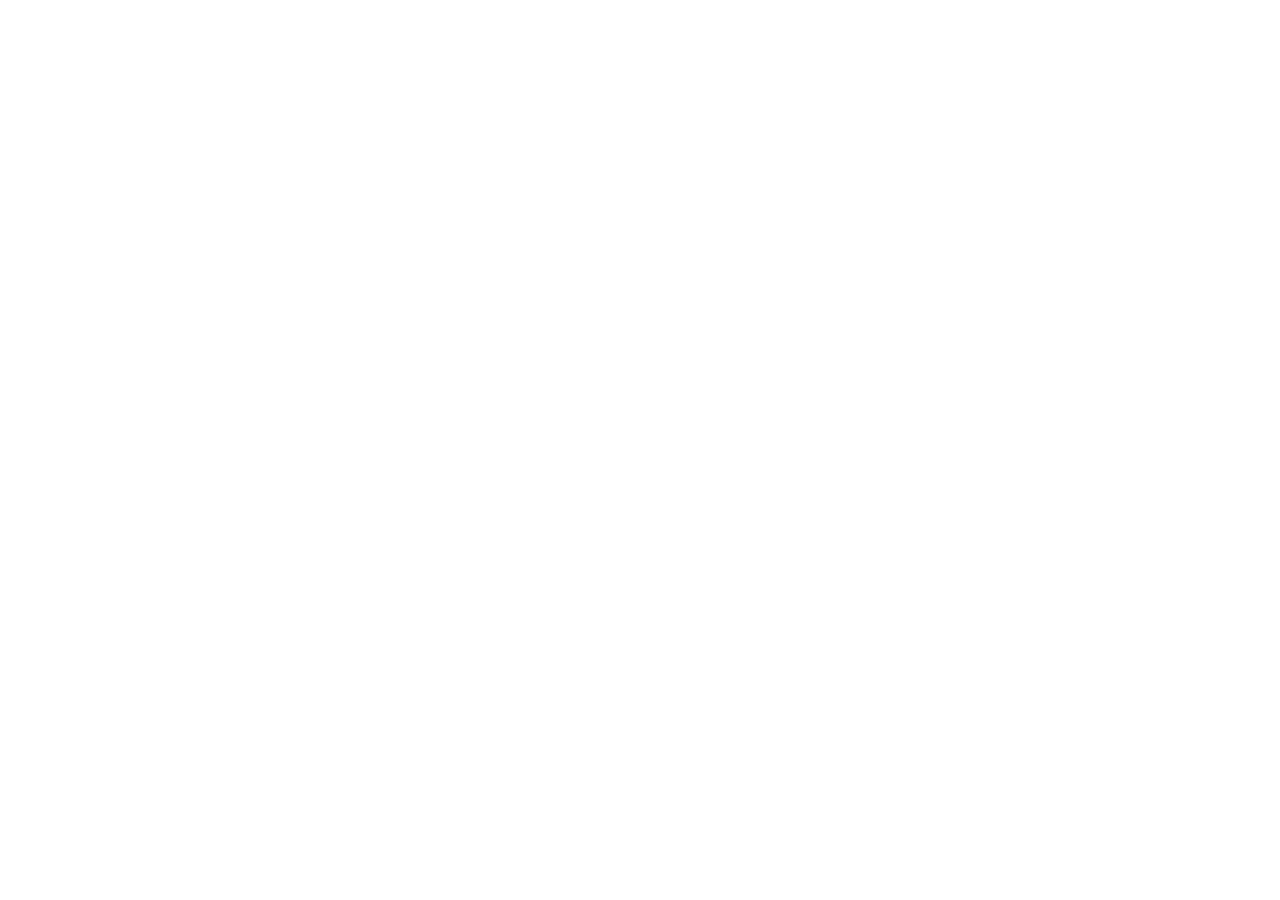
==== experiment/simulation/index.html @ 43a16377 "Initial commit" ====
<!DOCTYPE html>
<html>
<head>
	<!-- Add CSS at the head of HTML file -->
    <link rel="stylesheet" href="./css/main.css">
</head>
<body>
		<!-- Your code goes here-->

	<!-- Add JS at the bottom of HTML file --> 
        <script src="./js/main.js"></script>
</body>
</html>
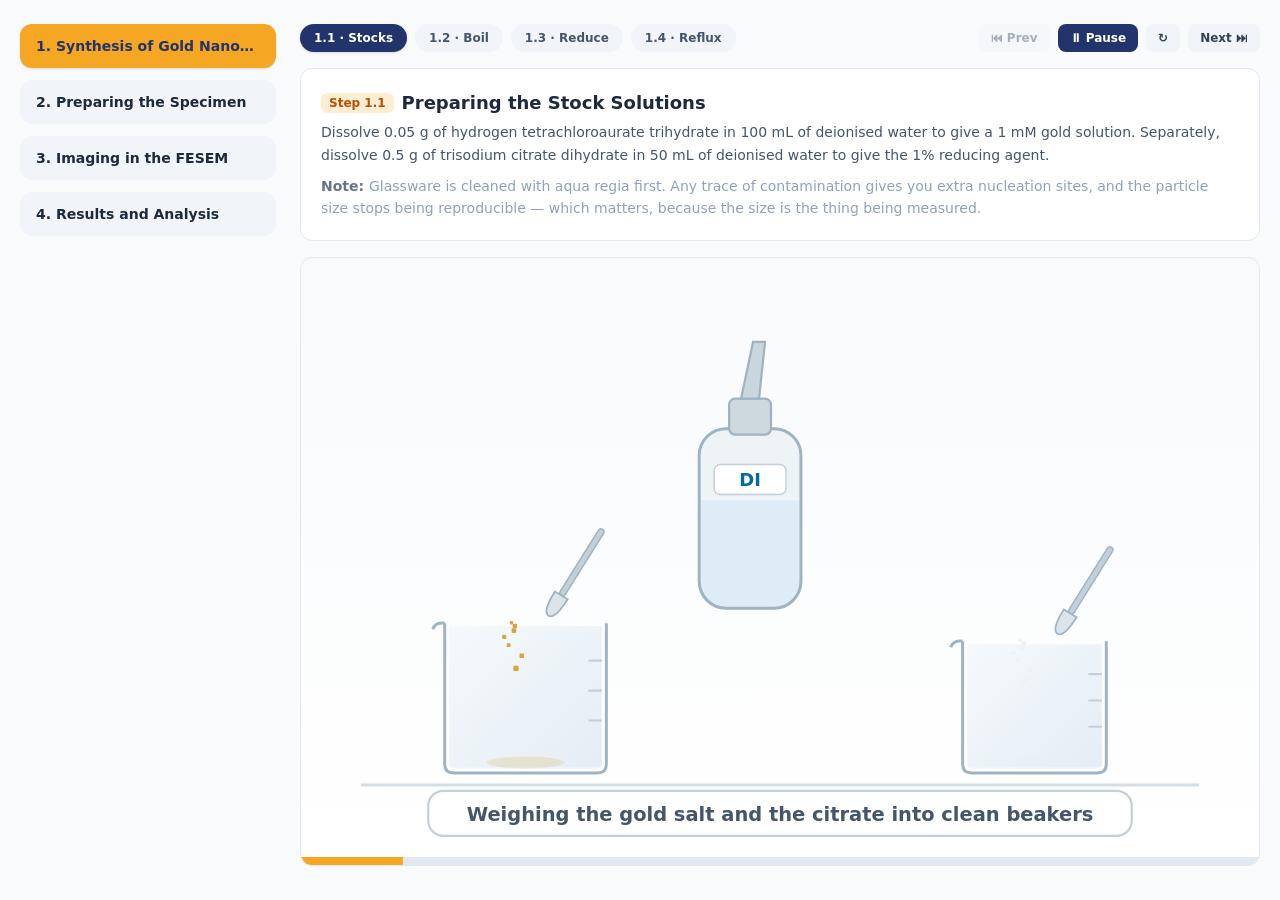
==== commit bdfab60e: "first deploy" ====
--- a/experiment/simulation/index.html
+++ b/experiment/simulation/index.html
@@ -1,13 +1,13 @@
-<!DOCTYPE html>
-<html>
-<head>
-	<!-- Add CSS at the head of HTML file -->
-    <link rel="stylesheet" href="./css/main.css">
-</head>
-<body>
-		<!-- Your code goes here-->
+<!doctype html>
+<html lang="en">
+  <head>
+    <meta charset="UTF-8" />
+    <meta name="viewport" content="width=device-width, initial-scale=1.0" />
 
-	<!-- Add JS at the bottom of HTML file --> 
-        <script src="./js/main.js"></script>
-</body>
+    <link rel="stylesheet" href="./css/main.css" />
+  </head>
+  <body>
+    <div id="root"></div>
+    <script type="module" src="./js/main.js"></script>
+  </body>
 </html>
